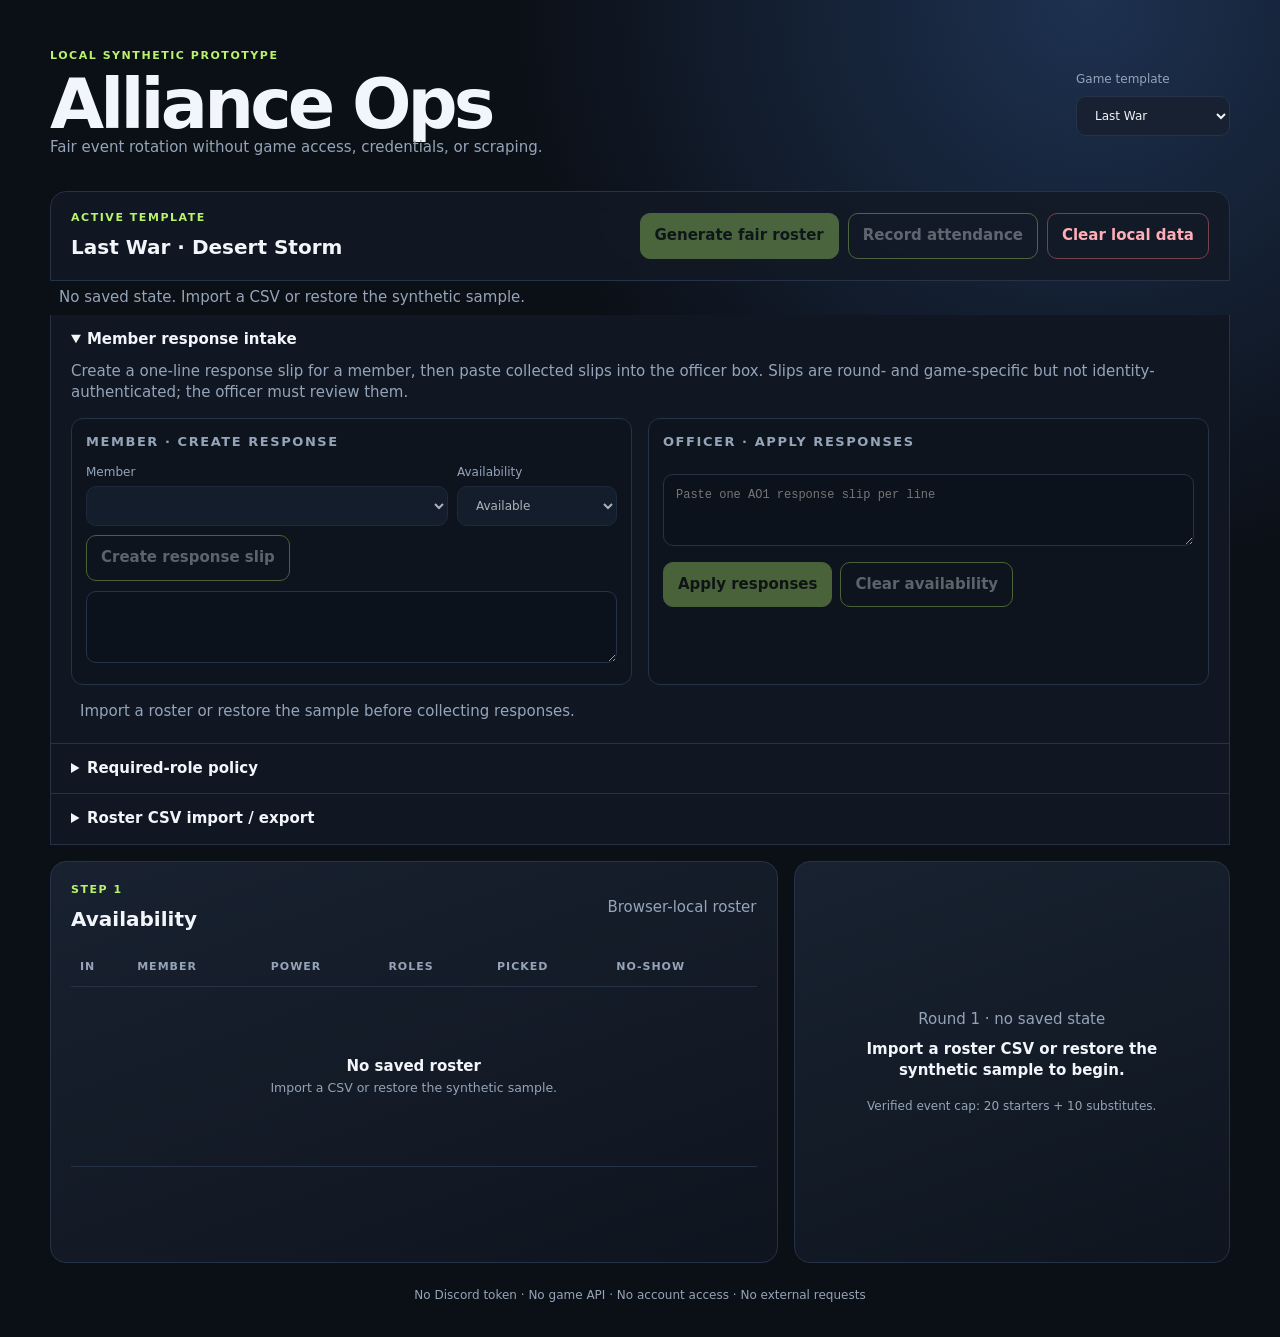
==== index.html @ d9e3fe92 "Publish Alliance Ops evaluation demo" ====
<!doctype html>
<html lang="en">
  <head>
    <meta charset="utf-8">
    <meta name="viewport" content="width=device-width, initial-scale=1">
    <title>Alliance Ops — local prototype</title>
    <link rel="stylesheet" href="./styles.css">
  </head>
  <body>
    <main>
      <header>
        <div>
          <span class="eyebrow">Local synthetic prototype</span>
          <h1>Alliance Ops</h1>
          <p>Fair event rotation without game access, credentials, or scraping.</p>
        </div>
        <label class="game-picker">Game template<select id="game"><option value="last_war">Last War</option><option value="rise_of_kingdoms">Rise of Kingdoms</option></select></label>
      </header>

      <section class="toolbar">
        <div><span class="eyebrow">Active template</span><h2 id="event-title"></h2></div>
        <div class="actions"><button id="generate">Generate fair roster</button><button id="attendance" class="secondary" disabled>Record attendance</button><button id="reset-state" class="danger">Clear local data</button></div>
      </section>

      <div id="storage-status" class="muted storage-status" role="status" aria-live="polite"></div>

      <details class="data-panel intake-panel" open>
        <summary>Member response intake</summary>
        <p>Create a one-line response slip for a member, then paste collected slips into the officer box. Slips are round- and game-specific but not identity-authenticated; the officer must review them.</p>
        <div class="intake-grid">
          <section>
            <h3>Member · create response</h3>
            <div class="field-row">
              <label>Member<select id="response-member" aria-label="Response member"></select></label>
              <label>Availability<select id="response-availability" aria-label="Response availability"><option value="in">Available</option><option value="out">Unavailable</option></select></label>
            </div>
            <button id="create-response" class="secondary">Create response slip</button>
            <textarea id="response-output" readonly spellcheck="false" aria-label="Generated response slip"></textarea>
          </section>
          <section>
            <h3>Officer · apply responses</h3>
            <textarea id="response-batch" spellcheck="false" aria-label="Collected response slips" placeholder="Paste one AO1 response slip per line"></textarea>
            <div class="data-actions"><button id="apply-responses">Apply responses</button><button id="clear-availability" class="secondary">Clear availability</button></div>
          </section>
        </div>
        <div id="intake-status" class="muted inline-status" role="status" aria-live="polite"></div>
      </details>

      <details class="data-panel role-policy-panel">
        <summary>Required-role policy</summary>
        <p>Set the minimum main-roster seats for each role. Event capacity and substitute limits stay fixed.</p>
        <div id="role-policy-fields" class="role-policy-fields"></div>
        <div class="data-actions"><button id="apply-role-policy">Save role policy</button><button id="reset-role-policy" class="secondary">Restore template defaults</button><span id="role-policy-status" class="muted inline-status" role="status" aria-live="polite"></span></div>
      </details>

      <details class="data-panel">
        <summary>Roster CSV import / export</summary>
        <p>Required columns: <code>id,name</code>. Roles use <code>|</code>, for example <code>rally_lead|defense</code>.</p>
        <textarea id="csv-input" spellcheck="false" aria-label="Roster CSV"></textarea>
        <div class="data-actions"><button id="import-csv">Import CSV</button><button id="export-csv" class="secondary">Export CSV</button><button id="load-sample" class="secondary">Restore sample</button><span id="csv-status" class="muted inline-status"></span></div>
      </details>

      <section class="layout">
        <article class="panel signups">
        <div class="panel-title"><div><span class="eyebrow">Step 1</span><h2>Availability</h2></div><span class="muted">Browser-local roster</span></div>
          <div class="table-wrap"><table><thead><tr><th>In</th><th>Member</th><th>Power</th><th>Roles</th><th>Picked</th><th>No-show</th></tr></thead><tbody id="signup-body"></tbody></table></div>
        </article>
        <article class="panel" id="roster-panel"></article>
      </section>

      <footer>No Discord token · No game API · No account access · No external requests</footer>
    </main>
    <script type="module" src="./app.mjs"></script>
  </body>
</html>
---- styles.css ----
:root { color-scheme: dark; --bg:#0b0f16; --panel:#131a25; --line:#263247; --text:#f2f5f9; --muted:#95a4b8; --lime:#b8f36b; --blue:#73a9ff; --warn:#ffcf70; }
* { box-sizing: border-box; }
body { margin:0; min-height:100vh; background:radial-gradient(circle at 85% 0%,#1d3150 0,transparent 34%),var(--bg); color:var(--text); font:15px/1.45 Inter,ui-sans-serif,system-ui,sans-serif; }
main { width:min(1180px,calc(100% - 32px)); margin:auto; padding:48px 0 32px; }
header,.toolbar,.panel-title,.roster-head { display:flex; align-items:center; justify-content:space-between; gap:20px; }
header { margin-bottom:32px; }
h1,h2,h3,p { margin:0; } h1 { font-size:clamp(38px,6vw,70px); letter-spacing:-.055em; line-height:.95; } h2 { font-size:20px; } h3 { font-size:13px; color:var(--muted); text-transform:uppercase; letter-spacing:.12em; margin-bottom:12px; }
header p,.muted { color:var(--muted); }.eyebrow { color:var(--lime); font-size:11px; font-weight:800; letter-spacing:.14em; text-transform:uppercase; display:block; margin-bottom:7px; }
.game-picker { display:grid; gap:7px; color:var(--muted); font-size:12px; }
select,button { border:1px solid var(--line); border-radius:10px; background:#182131; color:var(--text); padding:11px 14px; font:inherit; }
button { background:var(--lime); border-color:var(--lime); color:#10160a; font-weight:800; cursor:pointer; } button.secondary { background:transparent; color:var(--text); } button:disabled { opacity:.35; cursor:not-allowed; }
button.danger { background:transparent; border-color:#75434a; color:#ffadb6; }
.toolbar { border:1px solid var(--line); border-radius:16px 16px 0 0; padding:18px 20px; background:rgba(19,26,37,.84); backdrop-filter:blur(12px); }.actions { display:flex; gap:9px; flex-wrap:wrap; }
.storage-status { display:block; border:1px solid var(--line); border-top:0; padding:10px 20px; background:#0e151f; }
.scale-note { display:block; color:var(--muted); font-size:12px; margin-top:8px; }.scale-note.estimate { color:var(--warn); }
.data-panel { border:1px solid var(--line); border-top:0; background:#101722; padding:14px 20px; }.data-panel summary { cursor:pointer; font-weight:800; }.data-panel p { color:var(--muted); margin:10px 0; }.data-panel textarea,.announcement textarea { width:100%; min-height:150px; resize:vertical; border:1px solid var(--line); border-radius:10px; background:#0c121b; color:var(--text); padding:12px; font:12px/1.45 ui-monospace,SFMono-Regular,Consolas,monospace; }.data-actions { display:flex; gap:8px; align-items:center; flex-wrap:wrap; margin-top:9px; }.inline-status { padding:6px 9px; margin:0; }
.intake-grid { display:grid; grid-template-columns:1fr 1fr; gap:16px; margin-top:14px; }.intake-grid section { border:1px solid var(--line); border-radius:12px; padding:14px; background:#0d141e; }.intake-grid textarea { min-height:72px; margin-top:10px; }.field-row { display:grid; grid-template-columns:1fr 160px; gap:9px; margin-bottom:9px; }.field-row label { color:var(--muted); font-size:12px; display:grid; gap:5px; }.field-row select { width:100%; }.intake-panel #intake-status { display:block; margin-top:10px; }
.role-policy-fields { display:flex; gap:10px; flex-wrap:wrap; margin-top:12px; }.role-policy-fields label { display:grid; gap:5px; min-width:150px; color:var(--muted); font-size:12px; }.role-policy-fields input { border:1px solid var(--line); border-radius:10px; background:#182131; color:var(--text); padding:10px 12px; font:inherit; width:100%; }
.layout { display:grid; grid-template-columns:1.25fr .75fr; gap:16px; margin-top:16px; }.panel { border:1px solid var(--line); border-radius:16px; background:linear-gradient(160deg,rgba(25,34,49,.96),rgba(15,21,31,.96)); padding:20px; min-width:0; }.panel-title { margin-bottom:14px; }
.table-wrap { overflow:auto; } table { width:100%; border-collapse:collapse; } th { text-align:left; color:var(--muted); font-size:11px; text-transform:uppercase; letter-spacing:.09em; } th,td { padding:11px 9px; border-bottom:1px solid var(--line); white-space:nowrap; } td small { display:block; color:var(--muted); margin-top:2px; }
.empty-row { height:180px; text-align:center; color:var(--muted); }.empty-row strong { color:var(--text); }.empty-row small { white-space:normal; }
input[type=checkbox] { width:17px; height:17px; accent-color:var(--lime); }
.pill { border:1px solid #38536f; background:#172c40; color:var(--blue); padding:6px 10px; border-radius:999px; font-weight:800; }.warning,.success { margin:16px 0; padding:10px 12px; border-radius:10px; }.warning { background:#352a18; color:var(--warn); }.success { background:#1c3021; color:var(--lime); }
.roster-grid { display:grid; gap:22px; } ol { list-style:none; padding:0; margin:0; display:grid; gap:8px; } li { display:flex; align-items:center; justify-content:space-between; gap:12px; border:1px solid var(--line); background:#111824; padding:10px 12px; border-radius:10px; } li small { display:block; color:var(--muted); }.attend { color:var(--muted); font-size:12px; display:flex; gap:6px; align-items:center; }.empty { min-height:360px; display:grid; place-content:center; text-align:center; gap:8px; color:var(--muted); }.empty strong { color:var(--text); max-width:300px; }.empty .scale-note { max-width:420px; } footer { text-align:center; color:var(--muted); padding:24px 0 0; font-size:12px; }
.announcement { border-top:1px solid var(--line); margin-top:18px; padding-top:16px; display:grid; gap:8px; }.announcement label { color:var(--muted); font-size:12px; font-weight:700; }.announcement textarea { min-height:210px; }.announcement button { justify-self:start; }
@media (max-width:850px) { header,.toolbar { align-items:flex-start; flex-direction:column; }.layout,.intake-grid { grid-template-columns:1fr; }.field-row { grid-template-columns:1fr; }.game-picker,select { width:100%; }.actions { width:100%; }.actions button { flex:1; } }
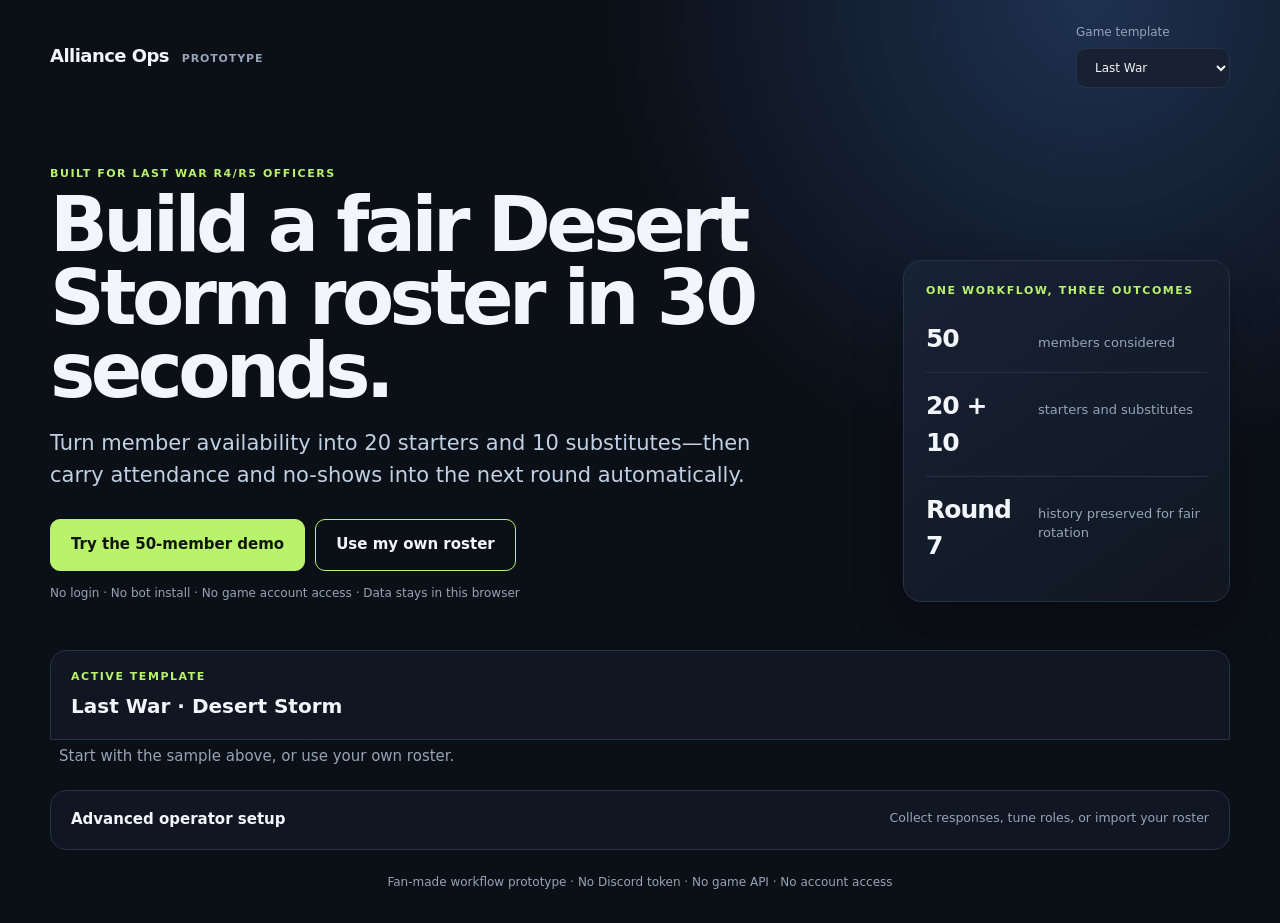
==== commit 12aba46f: "Simplify the first-run demo experience" ====
--- a/index.html
+++ b/index.html
@@ -3,64 +3,43 @@
   <head>
     <meta charset="utf-8">
     <meta name="viewport" content="width=device-width, initial-scale=1">
-    <title>Alliance Ops — local prototype</title>
+    <title>Alliance Ops — fair event rosters</title>
     <link rel="stylesheet" href="./styles.css">
   </head>
   <body>
     <main>
-      <header>
-        <div>
-          <span class="eyebrow">Local synthetic prototype</span>
-          <h1>Alliance Ops</h1>
-          <p>Fair event rotation without game access, credentials, or scraping.</p>
-        </div>
+      <header class="topbar">
+        <a class="brand" href="#">Alliance Ops <span>prototype</span></a>
         <label class="game-picker">Game template<select id="game"><option value="last_war">Last War</option><option value="rise_of_kingdoms">Rise of Kingdoms</option></select></label>
       </header>
 
-      <section class="toolbar">
+      <section class="hero">
+        <div class="hero-copy">
+          <span class="eyebrow">Built for Last War R4/R5 officers</span>
+          <h1>Build a fair Desert Storm roster in 30 seconds.</h1>
+          <p class="hero-lead">Turn member availability into 20 starters and 10 substitutes—then carry attendance and no-shows into the next round automatically.</p>
+          <div class="hero-actions">
+            <button id="try-demo">Try the 50-member demo</button>
+            <button id="open-setup" class="secondary">Use my own roster</button>
+          </div>
+          <p class="trust-line">No login · No bot install · No game account access · Data stays in this browser</p>
+        </div>
+        <aside class="outcome-card" aria-label="Demo outcome">
+          <span class="eyebrow">One workflow, three outcomes</span>
+          <div class="outcome-stat"><strong>50</strong><span>members considered</span></div>
+          <div class="outcome-stat"><strong>20 + 10</strong><span>starters and substitutes</span></div>
+          <div class="outcome-stat"><strong>Round 7</strong><span>history preserved for fair rotation</span></div>
+        </aside>
+      </section>
+
+      <section class="toolbar" id="workflow">
         <div><span class="eyebrow">Active template</span><h2 id="event-title"></h2></div>
         <div class="actions"><button id="generate">Generate fair roster</button><button id="attendance" class="secondary" disabled>Record attendance</button><button id="reset-state" class="danger">Clear local data</button></div>
       </section>
 
       <div id="storage-status" class="muted storage-status" role="status" aria-live="polite"></div>
 
-      <details class="data-panel intake-panel" open>
-        <summary>Member response intake</summary>
-        <p>Create a one-line response slip for a member, then paste collected slips into the officer box. Slips are round- and game-specific but not identity-authenticated; the officer must review them.</p>
-        <div class="intake-grid">
-          <section>
-            <h3>Member · create response</h3>
-            <div class="field-row">
-              <label>Member<select id="response-member" aria-label="Response member"></select></label>
-              <label>Availability<select id="response-availability" aria-label="Response availability"><option value="in">Available</option><option value="out">Unavailable</option></select></label>
-            </div>
-            <button id="create-response" class="secondary">Create response slip</button>
-            <textarea id="response-output" readonly spellcheck="false" aria-label="Generated response slip"></textarea>
-          </section>
-          <section>
-            <h3>Officer · apply responses</h3>
-            <textarea id="response-batch" spellcheck="false" aria-label="Collected response slips" placeholder="Paste one AO1 response slip per line"></textarea>
-            <div class="data-actions"><button id="apply-responses">Apply responses</button><button id="clear-availability" class="secondary">Clear availability</button></div>
-          </section>
-        </div>
-        <div id="intake-status" class="muted inline-status" role="status" aria-live="polite"></div>
-      </details>
-
-      <details class="data-panel role-policy-panel">
-        <summary>Required-role policy</summary>
-        <p>Set the minimum main-roster seats for each role. Event capacity and substitute limits stay fixed.</p>
-        <div id="role-policy-fields" class="role-policy-fields"></div>
-        <div class="data-actions"><button id="apply-role-policy">Save role policy</button><button id="reset-role-policy" class="secondary">Restore template defaults</button><span id="role-policy-status" class="muted inline-status" role="status" aria-live="polite"></span></div>
-      </details>
-
-      <details class="data-panel">
-        <summary>Roster CSV import / export</summary>
-        <p>Required columns: <code>id,name</code>. Roles use <code>|</code>, for example <code>rally_lead|defense</code>.</p>
-        <textarea id="csv-input" spellcheck="false" aria-label="Roster CSV"></textarea>
-        <div class="data-actions"><button id="import-csv">Import CSV</button><button id="export-csv" class="secondary">Export CSV</button><button id="load-sample" class="secondary">Restore sample</button><span id="csv-status" class="muted inline-status"></span></div>
-      </details>
-
-      <section class="layout">
+      <section class="layout" id="roster-workspace">
         <article class="panel signups">
         <div class="panel-title"><div><span class="eyebrow">Step 1</span><h2>Availability</h2></div><span class="muted">Browser-local roster</span></div>
           <div class="table-wrap"><table><thead><tr><th>In</th><th>Member</th><th>Power</th><th>Roles</th><th>Picked</th><th>No-show</th></tr></thead><tbody id="signup-body"></tbody></table></div>
@@ -68,7 +47,46 @@
         <article class="panel" id="roster-panel"></article>
       </section>
 
-      <footer>No Discord token · No game API · No account access · No external requests</footer>
+      <details class="advanced-panel" id="advanced-setup">
+        <summary><span><strong>Advanced operator setup</strong><small>Collect responses, tune roles, or import your roster</small></span></summary>
+        <details class="data-panel intake-panel">
+          <summary>Collect member availability</summary>
+          <p>Create a one-line response slip for a member, then paste collected slips into the officer box. Slips are round- and game-specific but not identity-authenticated; the officer must review them.</p>
+          <div class="intake-grid">
+            <section>
+              <h3>Member · create response</h3>
+              <div class="field-row">
+                <label>Member<select id="response-member" aria-label="Response member"></select></label>
+                <label>Availability<select id="response-availability" aria-label="Response availability"><option value="in">Available</option><option value="out">Unavailable</option></select></label>
+              </div>
+              <button id="create-response" class="secondary">Create response slip</button>
+              <textarea id="response-output" readonly spellcheck="false" aria-label="Generated response slip"></textarea>
+            </section>
+            <section>
+              <h3>Officer · apply responses</h3>
+              <textarea id="response-batch" spellcheck="false" aria-label="Collected response slips" placeholder="Paste one AO1 response slip per line"></textarea>
+              <div class="data-actions"><button id="apply-responses">Apply responses</button><button id="clear-availability" class="secondary">Clear availability</button></div>
+            </section>
+          </div>
+          <div id="intake-status" class="muted inline-status" role="status" aria-live="polite"></div>
+        </details>
+
+        <details class="data-panel role-policy-panel">
+          <summary>Set required roles</summary>
+          <p>Set the minimum main-roster seats for each role. Event capacity and substitute limits stay fixed.</p>
+          <div id="role-policy-fields" class="role-policy-fields"></div>
+          <div class="data-actions"><button id="apply-role-policy">Save role policy</button><button id="reset-role-policy" class="secondary">Restore template defaults</button><span id="role-policy-status" class="muted inline-status" role="status" aria-live="polite"></span></div>
+        </details>
+
+        <details class="data-panel" id="roster-import">
+          <summary>Import or export a roster CSV</summary>
+          <p>Required columns: <code>id,name</code>. Roles use <code>|</code>, for example <code>rally_lead|defense</code>.</p>
+          <textarea id="csv-input" spellcheck="false" aria-label="Roster CSV"></textarea>
+          <div class="data-actions"><button id="import-csv">Import CSV</button><button id="export-csv" class="secondary">Export CSV</button><button id="load-sample" class="secondary">Reset to sample</button><span id="csv-status" class="muted inline-status"></span></div>
+        </details>
+      </details>
+
+      <footer>Fan-made workflow prototype · No Discord token · No game API · No account access</footer>
     </main>
     <script type="module" src="./app.mjs"></script>
   </body>
--- a/styles.css
+++ b/styles.css
@@ -1,11 +1,15 @@
 :root { color-scheme: dark; --bg:#0b0f16; --panel:#131a25; --line:#263247; --text:#f2f5f9; --muted:#95a4b8; --lime:#b8f36b; --blue:#73a9ff; --warn:#ffcf70; }
 * { box-sizing: border-box; }
+[hidden] { display:none !important; }
 body { margin:0; min-height:100vh; background:radial-gradient(circle at 85% 0%,#1d3150 0,transparent 34%),var(--bg); color:var(--text); font:15px/1.45 Inter,ui-sans-serif,system-ui,sans-serif; }
-main { width:min(1180px,calc(100% - 32px)); margin:auto; padding:48px 0 32px; }
+main { width:min(1180px,calc(100% - 32px)); margin:auto; padding:24px 0 32px; }
 header,.toolbar,.panel-title,.roster-head { display:flex; align-items:center; justify-content:space-between; gap:20px; }
-header { margin-bottom:32px; }
-h1,h2,h3,p { margin:0; } h1 { font-size:clamp(38px,6vw,70px); letter-spacing:-.055em; line-height:.95; } h2 { font-size:20px; } h3 { font-size:13px; color:var(--muted); text-transform:uppercase; letter-spacing:.12em; margin-bottom:12px; }
-header p,.muted { color:var(--muted); }.eyebrow { color:var(--lime); font-size:11px; font-weight:800; letter-spacing:.14em; text-transform:uppercase; display:block; margin-bottom:7px; }
+.topbar { margin-bottom:22px; }
+.brand { color:var(--text); font-size:18px; font-weight:900; text-decoration:none; letter-spacing:-.03em; }.brand span { color:var(--muted); font-size:11px; font-weight:700; letter-spacing:.08em; text-transform:uppercase; margin-left:7px; }
+h1,h2,h3,p { margin:0; } h1 { max-width:780px; font-size:clamp(42px,6vw,76px); letter-spacing:-.06em; line-height:.96; } h2 { font-size:20px; } h3 { font-size:13px; color:var(--muted); text-transform:uppercase; letter-spacing:.12em; margin-bottom:12px; }
+.muted { color:var(--muted); }.eyebrow { color:var(--lime); font-size:11px; font-weight:800; letter-spacing:.14em; text-transform:uppercase; display:block; margin-bottom:7px; }
+.hero { display:grid; grid-template-columns:minmax(0,1.6fr) minmax(280px,.65fr); gap:48px; align-items:end; padding:56px 0 48px; }.hero-lead { max-width:760px; color:#bfd0e5; font-size:clamp(17px,2vw,21px); line-height:1.5; margin-top:20px; }.hero-actions { display:flex; gap:10px; flex-wrap:wrap; margin-top:28px; }.hero-actions button { padding:14px 20px; }.trust-line { color:var(--muted); font-size:12px; margin-top:14px; }
+.outcome-card { border:1px solid var(--line); border-radius:18px; background:linear-gradient(145deg,#172235,#101721); padding:22px; box-shadow:0 20px 50px rgba(0,0,0,.24); }.outcome-stat { display:grid; grid-template-columns:100px 1fr; align-items:baseline; gap:12px; padding:15px 0; border-bottom:1px solid var(--line); }.outcome-stat:last-child { border-bottom:0; }.outcome-stat strong { color:var(--text); font-size:25px; letter-spacing:-.04em; }.outcome-stat span { color:var(--muted); font-size:13px; }
 .game-picker { display:grid; gap:7px; color:var(--muted); font-size:12px; }
 select,button { border:1px solid var(--line); border-radius:10px; background:#182131; color:var(--text); padding:11px 14px; font:inherit; }
 button { background:var(--lime); border-color:var(--lime); color:#10160a; font-weight:800; cursor:pointer; } button.secondary { background:transparent; color:var(--text); } button:disabled { opacity:.35; cursor:not-allowed; }
@@ -13,7 +17,7 @@
 .toolbar { border:1px solid var(--line); border-radius:16px 16px 0 0; padding:18px 20px; background:rgba(19,26,37,.84); backdrop-filter:blur(12px); }.actions { display:flex; gap:9px; flex-wrap:wrap; }
 .storage-status { display:block; border:1px solid var(--line); border-top:0; padding:10px 20px; background:#0e151f; }
 .scale-note { display:block; color:var(--muted); font-size:12px; margin-top:8px; }.scale-note.estimate { color:var(--warn); }
-.data-panel { border:1px solid var(--line); border-top:0; background:#101722; padding:14px 20px; }.data-panel summary { cursor:pointer; font-weight:800; }.data-panel p { color:var(--muted); margin:10px 0; }.data-panel textarea,.announcement textarea { width:100%; min-height:150px; resize:vertical; border:1px solid var(--line); border-radius:10px; background:#0c121b; color:var(--text); padding:12px; font:12px/1.45 ui-monospace,SFMono-Regular,Consolas,monospace; }.data-actions { display:flex; gap:8px; align-items:center; flex-wrap:wrap; margin-top:9px; }.inline-status { padding:6px 9px; margin:0; }
+.advanced-panel { margin-top:16px; border:1px solid var(--line); border-radius:16px; overflow:hidden; background:#101722; }.advanced-panel > summary { cursor:pointer; list-style:none; padding:18px 20px; }.advanced-panel > summary::-webkit-details-marker { display:none; }.advanced-panel > summary span { display:flex; justify-content:space-between; gap:16px; }.advanced-panel > summary small { color:var(--muted); font-weight:500; }.data-panel { border:0; border-top:1px solid var(--line); background:#101722; padding:14px 20px; }.data-panel summary { cursor:pointer; font-weight:800; }.data-panel p { color:var(--muted); margin:10px 0; }.data-panel textarea,.announcement textarea { width:100%; min-height:150px; resize:vertical; border:1px solid var(--line); border-radius:10px; background:#0c121b; color:var(--text); padding:12px; font:12px/1.45 ui-monospace,SFMono-Regular,Consolas,monospace; }.data-actions { display:flex; gap:8px; align-items:center; flex-wrap:wrap; margin-top:9px; }.inline-status { padding:6px 9px; margin:0; }
 .intake-grid { display:grid; grid-template-columns:1fr 1fr; gap:16px; margin-top:14px; }.intake-grid section { border:1px solid var(--line); border-radius:12px; padding:14px; background:#0d141e; }.intake-grid textarea { min-height:72px; margin-top:10px; }.field-row { display:grid; grid-template-columns:1fr 160px; gap:9px; margin-bottom:9px; }.field-row label { color:var(--muted); font-size:12px; display:grid; gap:5px; }.field-row select { width:100%; }.intake-panel #intake-status { display:block; margin-top:10px; }
 .role-policy-fields { display:flex; gap:10px; flex-wrap:wrap; margin-top:12px; }.role-policy-fields label { display:grid; gap:5px; min-width:150px; color:var(--muted); font-size:12px; }.role-policy-fields input { border:1px solid var(--line); border-radius:10px; background:#182131; color:var(--text); padding:10px 12px; font:inherit; width:100%; }
 .layout { display:grid; grid-template-columns:1.25fr .75fr; gap:16px; margin-top:16px; }.panel { border:1px solid var(--line); border-radius:16px; background:linear-gradient(160deg,rgba(25,34,49,.96),rgba(15,21,31,.96)); padding:20px; min-width:0; }.panel-title { margin-bottom:14px; }
@@ -23,4 +27,5 @@
 .pill { border:1px solid #38536f; background:#172c40; color:var(--blue); padding:6px 10px; border-radius:999px; font-weight:800; }.warning,.success { margin:16px 0; padding:10px 12px; border-radius:10px; }.warning { background:#352a18; color:var(--warn); }.success { background:#1c3021; color:var(--lime); }
 .roster-grid { display:grid; gap:22px; } ol { list-style:none; padding:0; margin:0; display:grid; gap:8px; } li { display:flex; align-items:center; justify-content:space-between; gap:12px; border:1px solid var(--line); background:#111824; padding:10px 12px; border-radius:10px; } li small { display:block; color:var(--muted); }.attend { color:var(--muted); font-size:12px; display:flex; gap:6px; align-items:center; }.empty { min-height:360px; display:grid; place-content:center; text-align:center; gap:8px; color:var(--muted); }.empty strong { color:var(--text); max-width:300px; }.empty .scale-note { max-width:420px; } footer { text-align:center; color:var(--muted); padding:24px 0 0; font-size:12px; }
 .announcement { border-top:1px solid var(--line); margin-top:18px; padding-top:16px; display:grid; gap:8px; }.announcement label { color:var(--muted); font-size:12px; font-weight:700; }.announcement textarea { min-height:210px; }.announcement button { justify-self:start; }
-@media (max-width:850px) { header,.toolbar { align-items:flex-start; flex-direction:column; }.layout,.intake-grid { grid-template-columns:1fr; }.field-row { grid-template-columns:1fr; }.game-picker,select { width:100%; }.actions { width:100%; }.actions button { flex:1; } }
+@media (max-width:850px) { .topbar,.toolbar { align-items:flex-start; flex-direction:column; }.hero,.layout,.intake-grid { grid-template-columns:1fr; }.hero { gap:24px; padding:34px 0; }.hero-actions { flex-direction:column; }.hero-actions button { width:100%; }.field-row { grid-template-columns:1fr; }.game-picker,select { width:100%; }.actions { width:100%; }.actions button { flex:1; }.advanced-panel > summary span { flex-direction:column; gap:3px; } }
+@media (max-width:480px) { main { width:min(100% - 24px,1180px); }.brand span { display:block; margin:2px 0 0; }.hero h1 { font-size:38px; }.hero-lead { font-size:17px; }.outcome-stat { grid-template-columns:92px 1fr; } }
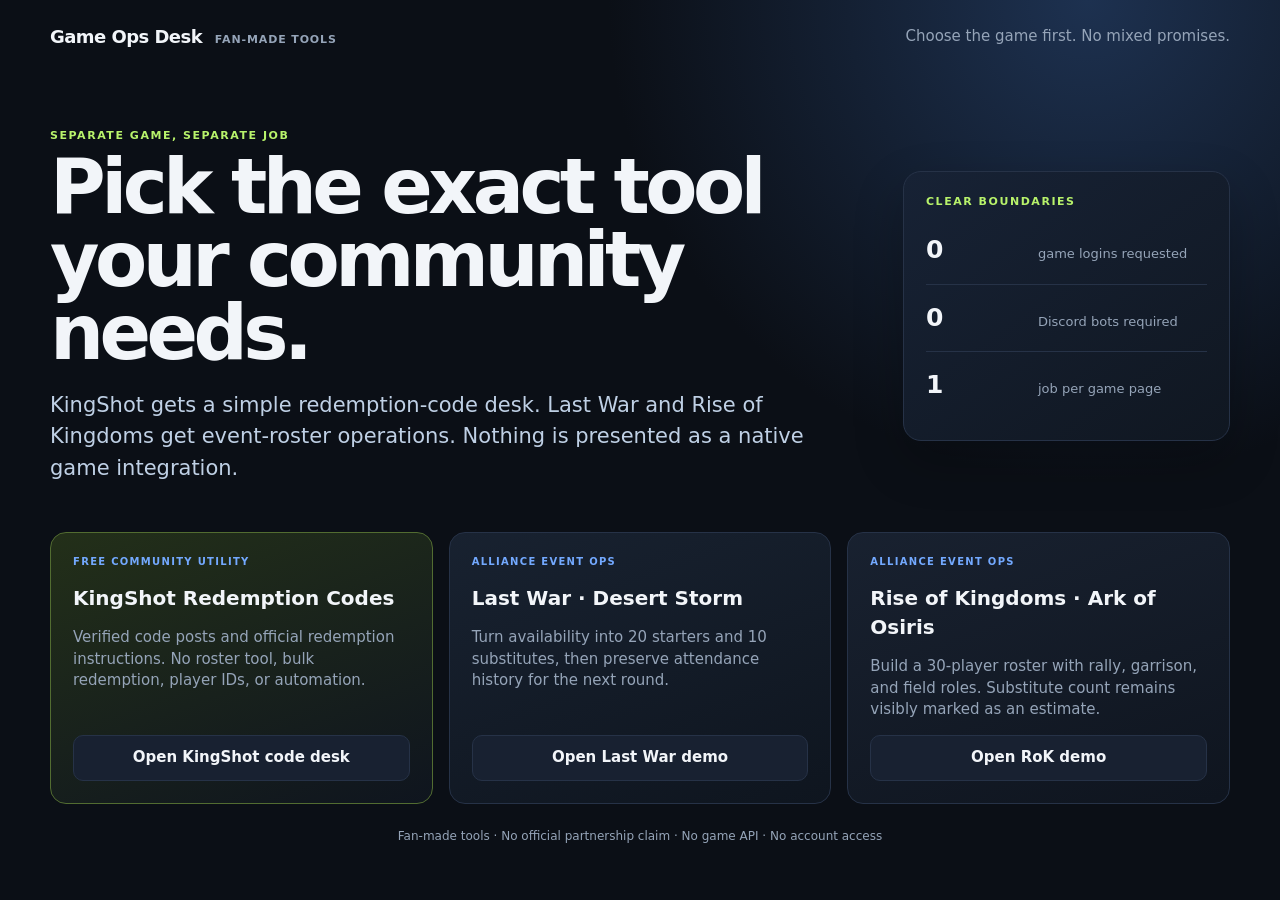
==== commit 0c4b92c9: "Split game operations into focused pages" ====
--- a/index.html
+++ b/index.html
@@ -3,91 +3,54 @@
   <head>
     <meta charset="utf-8">
     <meta name="viewport" content="width=device-width, initial-scale=1">
-    <title>Alliance Ops — fair event rosters</title>
+    <title>Game Ops Desk — one clear tool per game</title>
     <link rel="stylesheet" href="./styles.css">
   </head>
   <body>
     <main>
       <header class="topbar">
-        <a class="brand" href="#">Alliance Ops <span>prototype</span></a>
-        <label class="game-picker">Game template<select id="game"><option value="last_war">Last War</option><option value="rise_of_kingdoms">Rise of Kingdoms</option></select></label>
+        <a class="brand" href="./">Game Ops Desk <span>fan-made tools</span></a>
+        <span class="muted">Choose the game first. No mixed promises.</span>
       </header>
 
-      <section class="hero">
+      <section class="hero hub-hero">
         <div class="hero-copy">
-          <span class="eyebrow">Built for Last War R4/R5 officers</span>
-          <h1>Build a fair Desert Storm roster in 30 seconds.</h1>
-          <p class="hero-lead">Turn member availability into 20 starters and 10 substitutes—then carry attendance and no-shows into the next round automatically.</p>
-          <div class="hero-actions">
-            <button id="try-demo">Try the 50-member demo</button>
-            <button id="open-setup" class="secondary">Use my own roster</button>
-          </div>
-          <p class="trust-line">No login · No bot install · No game account access · Data stays in this browser</p>
+          <span class="eyebrow">Separate game, separate job</span>
+          <h1>Pick the exact tool your community needs.</h1>
+          <p class="hero-lead">KingShot gets a simple redemption-code desk. Last War and Rise of Kingdoms get event-roster operations. Nothing is presented as a native game integration.</p>
         </div>
-        <aside class="outcome-card" aria-label="Demo outcome">
-          <span class="eyebrow">One workflow, three outcomes</span>
-          <div class="outcome-stat"><strong>50</strong><span>members considered</span></div>
-          <div class="outcome-stat"><strong>20 + 10</strong><span>starters and substitutes</span></div>
-          <div class="outcome-stat"><strong>Round 7</strong><span>history preserved for fair rotation</span></div>
+        <aside class="outcome-card">
+          <span class="eyebrow">Clear boundaries</span>
+          <div class="outcome-stat"><strong>0</strong><span>game logins requested</span></div>
+          <div class="outcome-stat"><strong>0</strong><span>Discord bots required</span></div>
+          <div class="outcome-stat"><strong>1</strong><span>job per game page</span></div>
         </aside>
       </section>
 
-      <section class="toolbar" id="workflow">
-        <div><span class="eyebrow">Active template</span><h2 id="event-title"></h2></div>
-        <div class="actions"><button id="generate">Generate fair roster</button><button id="attendance" class="secondary" disabled>Record attendance</button><button id="reset-state" class="danger">Clear local data</button></div>
+      <section class="product-grid" aria-label="Game tools">
+        <article class="product-card kingshot-card">
+          <span class="product-tag">FREE COMMUNITY UTILITY</span>
+          <h2>KingShot Redemption Codes</h2>
+          <p>Verified code posts and official redemption instructions. No roster tool, bulk redemption, player IDs, or automation.</p>
+          <a class="button-link" href="./kingshot.html">Open KingShot code desk</a>
+        </article>
+
+        <article class="product-card">
+          <span class="product-tag">ALLIANCE EVENT OPS</span>
+          <h2>Last War · Desert Storm</h2>
+          <p>Turn availability into 20 starters and 10 substitutes, then preserve attendance history for the next round.</p>
+          <a class="button-link" href="./game.html?game=last_war">Open Last War demo</a>
+        </article>
+
+        <article class="product-card">
+          <span class="product-tag">ALLIANCE EVENT OPS</span>
+          <h2>Rise of Kingdoms · Ark of Osiris</h2>
+          <p>Build a 30-player roster with rally, garrison, and field roles. Substitute count remains visibly marked as an estimate.</p>
+          <a class="button-link" href="./game.html?game=rise_of_kingdoms">Open RoK demo</a>
+        </article>
       </section>
 
-      <div id="storage-status" class="muted storage-status" role="status" aria-live="polite"></div>
-
-      <section class="layout" id="roster-workspace">
-        <article class="panel signups">
-        <div class="panel-title"><div><span class="eyebrow">Step 1</span><h2>Availability</h2></div><span class="muted">Browser-local roster</span></div>
-          <div class="table-wrap"><table><thead><tr><th>In</th><th>Member</th><th>Power</th><th>Roles</th><th>Picked</th><th>No-show</th></tr></thead><tbody id="signup-body"></tbody></table></div>
-        </article>
-        <article class="panel" id="roster-panel"></article>
-      </section>
-
-      <details class="advanced-panel" id="advanced-setup">
-        <summary><span><strong>Advanced operator setup</strong><small>Collect responses, tune roles, or import your roster</small></span></summary>
-        <details class="data-panel intake-panel">
-          <summary>Collect member availability</summary>
-          <p>Create a one-line response slip for a member, then paste collected slips into the officer box. Slips are round- and game-specific but not identity-authenticated; the officer must review them.</p>
-          <div class="intake-grid">
-            <section>
-              <h3>Member · create response</h3>
-              <div class="field-row">
-                <label>Member<select id="response-member" aria-label="Response member"></select></label>
-                <label>Availability<select id="response-availability" aria-label="Response availability"><option value="in">Available</option><option value="out">Unavailable</option></select></label>
-              </div>
-              <button id="create-response" class="secondary">Create response slip</button>
-              <textarea id="response-output" readonly spellcheck="false" aria-label="Generated response slip"></textarea>
-            </section>
-            <section>
-              <h3>Officer · apply responses</h3>
-              <textarea id="response-batch" spellcheck="false" aria-label="Collected response slips" placeholder="Paste one AO1 response slip per line"></textarea>
-              <div class="data-actions"><button id="apply-responses">Apply responses</button><button id="clear-availability" class="secondary">Clear availability</button></div>
-            </section>
-          </div>
-          <div id="intake-status" class="muted inline-status" role="status" aria-live="polite"></div>
-        </details>
-
-        <details class="data-panel role-policy-panel">
-          <summary>Set required roles</summary>
-          <p>Set the minimum main-roster seats for each role. Event capacity and substitute limits stay fixed.</p>
-          <div id="role-policy-fields" class="role-policy-fields"></div>
-          <div class="data-actions"><button id="apply-role-policy">Save role policy</button><button id="reset-role-policy" class="secondary">Restore template defaults</button><span id="role-policy-status" class="muted inline-status" role="status" aria-live="polite"></span></div>
-        </details>
-
-        <details class="data-panel" id="roster-import">
-          <summary>Import or export a roster CSV</summary>
-          <p>Required columns: <code>id,name</code>. Roles use <code>|</code>, for example <code>rally_lead|defense</code>.</p>
-          <textarea id="csv-input" spellcheck="false" aria-label="Roster CSV"></textarea>
-          <div class="data-actions"><button id="import-csv">Import CSV</button><button id="export-csv" class="secondary">Export CSV</button><button id="load-sample" class="secondary">Reset to sample</button><span id="csv-status" class="muted inline-status"></span></div>
-        </details>
-      </details>
-
-      <footer>Fan-made workflow prototype · No Discord token · No game API · No account access</footer>
+      <footer>Fan-made tools · No official partnership claim · No game API · No account access</footer>
     </main>
-    <script type="module" src="./app.mjs"></script>
   </body>
 </html>
--- a/styles.css
+++ b/styles.css
@@ -11,15 +11,20 @@
 .hero { display:grid; grid-template-columns:minmax(0,1.6fr) minmax(280px,.65fr); gap:48px; align-items:end; padding:56px 0 48px; }.hero-lead { max-width:760px; color:#bfd0e5; font-size:clamp(17px,2vw,21px); line-height:1.5; margin-top:20px; }.hero-actions { display:flex; gap:10px; flex-wrap:wrap; margin-top:28px; }.hero-actions button { padding:14px 20px; }.trust-line { color:var(--muted); font-size:12px; margin-top:14px; }
 .outcome-card { border:1px solid var(--line); border-radius:18px; background:linear-gradient(145deg,#172235,#101721); padding:22px; box-shadow:0 20px 50px rgba(0,0,0,.24); }.outcome-stat { display:grid; grid-template-columns:100px 1fr; align-items:baseline; gap:12px; padding:15px 0; border-bottom:1px solid var(--line); }.outcome-stat:last-child { border-bottom:0; }.outcome-stat strong { color:var(--text); font-size:25px; letter-spacing:-.04em; }.outcome-stat span { color:var(--muted); font-size:13px; }
 .game-picker { display:grid; gap:7px; color:var(--muted); font-size:12px; }
-select,button { border:1px solid var(--line); border-radius:10px; background:#182131; color:var(--text); padding:11px 14px; font:inherit; }
+select,button,.button-link { border:1px solid var(--line); border-radius:10px; background:#182131; color:var(--text); padding:11px 14px; font:inherit; }
 button { background:var(--lime); border-color:var(--lime); color:#10160a; font-weight:800; cursor:pointer; } button.secondary { background:transparent; color:var(--text); } button:disabled { opacity:.35; cursor:not-allowed; }
+.button-link { display:inline-flex; align-items:center; justify-content:center; color:var(--text); text-decoration:none; font-weight:800; }
+.primary-link { background:var(--lime); border-color:var(--lime); color:#10160a; }
+.text-link { color:var(--muted); text-decoration:none; font-weight:700; }
+.text-link:hover { color:var(--text); }
 button.danger { background:transparent; border-color:#75434a; color:#ffadb6; }
 .toolbar { border:1px solid var(--line); border-radius:16px 16px 0 0; padding:18px 20px; background:rgba(19,26,37,.84); backdrop-filter:blur(12px); }.actions { display:flex; gap:9px; flex-wrap:wrap; }
 .storage-status { display:block; border:1px solid var(--line); border-top:0; padding:10px 20px; background:#0e151f; }
-.scale-note { display:block; color:var(--muted); font-size:12px; margin-top:8px; }.scale-note.estimate { color:var(--warn); }
+.scale-note { display:block; color:var(--muted); font-size:12px; margin-top:8px; }.scale-note.estimate,.scale-note.custom { color:var(--warn); }
 .advanced-panel { margin-top:16px; border:1px solid var(--line); border-radius:16px; overflow:hidden; background:#101722; }.advanced-panel > summary { cursor:pointer; list-style:none; padding:18px 20px; }.advanced-panel > summary::-webkit-details-marker { display:none; }.advanced-panel > summary span { display:flex; justify-content:space-between; gap:16px; }.advanced-panel > summary small { color:var(--muted); font-weight:500; }.data-panel { border:0; border-top:1px solid var(--line); background:#101722; padding:14px 20px; }.data-panel summary { cursor:pointer; font-weight:800; }.data-panel p { color:var(--muted); margin:10px 0; }.data-panel textarea,.announcement textarea { width:100%; min-height:150px; resize:vertical; border:1px solid var(--line); border-radius:10px; background:#0c121b; color:var(--text); padding:12px; font:12px/1.45 ui-monospace,SFMono-Regular,Consolas,monospace; }.data-actions { display:flex; gap:8px; align-items:center; flex-wrap:wrap; margin-top:9px; }.inline-status { padding:6px 9px; margin:0; }
 .intake-grid { display:grid; grid-template-columns:1fr 1fr; gap:16px; margin-top:14px; }.intake-grid section { border:1px solid var(--line); border-radius:12px; padding:14px; background:#0d141e; }.intake-grid textarea { min-height:72px; margin-top:10px; }.field-row { display:grid; grid-template-columns:1fr 160px; gap:9px; margin-bottom:9px; }.field-row label { color:var(--muted); font-size:12px; display:grid; gap:5px; }.field-row select { width:100%; }.intake-panel #intake-status { display:block; margin-top:10px; }
 .role-policy-fields { display:flex; gap:10px; flex-wrap:wrap; margin-top:12px; }.role-policy-fields label { display:grid; gap:5px; min-width:150px; color:var(--muted); font-size:12px; }.role-policy-fields input { border:1px solid var(--line); border-radius:10px; background:#182131; color:var(--text); padding:10px 12px; font:inherit; width:100%; }
+.event-policy-fields { display:grid; grid-template-columns:minmax(220px,2fr) repeat(2,minmax(130px,1fr)); gap:10px; margin-top:12px; }.event-policy-fields label { display:grid; gap:5px; color:var(--muted); font-size:12px; }.event-policy-fields input { border:1px solid var(--line); border-radius:10px; background:#182131; color:var(--text); padding:10px 12px; font:inherit; width:100%; }
 .layout { display:grid; grid-template-columns:1.25fr .75fr; gap:16px; margin-top:16px; }.panel { border:1px solid var(--line); border-radius:16px; background:linear-gradient(160deg,rgba(25,34,49,.96),rgba(15,21,31,.96)); padding:20px; min-width:0; }.panel-title { margin-bottom:14px; }
 .table-wrap { overflow:auto; } table { width:100%; border-collapse:collapse; } th { text-align:left; color:var(--muted); font-size:11px; text-transform:uppercase; letter-spacing:.09em; } th,td { padding:11px 9px; border-bottom:1px solid var(--line); white-space:nowrap; } td small { display:block; color:var(--muted); margin-top:2px; }
 .empty-row { height:180px; text-align:center; color:var(--muted); }.empty-row strong { color:var(--text); }.empty-row small { white-space:normal; }
@@ -27,5 +32,19 @@
 .pill { border:1px solid #38536f; background:#172c40; color:var(--blue); padding:6px 10px; border-radius:999px; font-weight:800; }.warning,.success { margin:16px 0; padding:10px 12px; border-radius:10px; }.warning { background:#352a18; color:var(--warn); }.success { background:#1c3021; color:var(--lime); }
 .roster-grid { display:grid; gap:22px; } ol { list-style:none; padding:0; margin:0; display:grid; gap:8px; } li { display:flex; align-items:center; justify-content:space-between; gap:12px; border:1px solid var(--line); background:#111824; padding:10px 12px; border-radius:10px; } li small { display:block; color:var(--muted); }.attend { color:var(--muted); font-size:12px; display:flex; gap:6px; align-items:center; }.empty { min-height:360px; display:grid; place-content:center; text-align:center; gap:8px; color:var(--muted); }.empty strong { color:var(--text); max-width:300px; }.empty .scale-note { max-width:420px; } footer { text-align:center; color:var(--muted); padding:24px 0 0; font-size:12px; }
 .announcement { border-top:1px solid var(--line); margin-top:18px; padding-top:16px; display:grid; gap:8px; }.announcement label { color:var(--muted); font-size:12px; font-weight:700; }.announcement textarea { min-height:210px; }.announcement button { justify-self:start; }
-@media (max-width:850px) { .topbar,.toolbar { align-items:flex-start; flex-direction:column; }.hero,.layout,.intake-grid { grid-template-columns:1fr; }.hero { gap:24px; padding:34px 0; }.hero-actions { flex-direction:column; }.hero-actions button { width:100%; }.field-row { grid-template-columns:1fr; }.game-picker,select { width:100%; }.actions { width:100%; }.actions button { flex:1; }.advanced-panel > summary span { flex-direction:column; gap:3px; } }
+.hub-hero { align-items:center; }
+.product-grid { display:grid; grid-template-columns:repeat(3,minmax(0,1fr)); gap:16px; }
+.product-card,.code-board,.steps-grid article { border:1px solid var(--line); border-radius:16px; background:linear-gradient(160deg,rgba(25,34,49,.96),rgba(15,21,31,.96)); padding:22px; }
+.product-card { display:flex; flex-direction:column; gap:14px; min-height:270px; }
+.product-card p,.steps-grid p { color:var(--muted); }
+.product-card .button-link { margin-top:auto; }
+.product-tag { color:var(--blue); font-size:10px; font-weight:900; letter-spacing:.13em; }
+.kingshot-card { border-color:#526c31; background:linear-gradient(160deg,rgba(44,60,26,.72),rgba(15,21,31,.96)); }
+.code-hero { align-items:center; }
+.code-board { margin-top:8px; }
+.code-empty { min-height:180px; }
+.steps-grid { display:grid; grid-template-columns:repeat(3,minmax(0,1fr)); gap:16px; margin-top:16px; }
+.steps-grid article span { color:var(--lime); font-weight:900; font-size:12px; }
+.steps-grid article h2 { margin:8px 0; }
+@media (max-width:850px) { .topbar,.toolbar { align-items:flex-start; flex-direction:column; }.hero,.layout,.intake-grid,.event-policy-fields,.product-grid,.steps-grid { grid-template-columns:1fr; }.hero { gap:24px; padding:34px 0; }.hero-actions { flex-direction:column; }.hero-actions button,.hero-actions .button-link { width:100%; }.field-row { grid-template-columns:1fr; }.game-picker,select { width:100%; }.actions { width:100%; }.actions button { flex:1; }.advanced-panel > summary span { flex-direction:column; gap:3px; } }
 @media (max-width:480px) { main { width:min(100% - 24px,1180px); }.brand span { display:block; margin:2px 0 0; }.hero h1 { font-size:38px; }.hero-lead { font-size:17px; }.outcome-stat { grid-template-columns:92px 1fr; } }
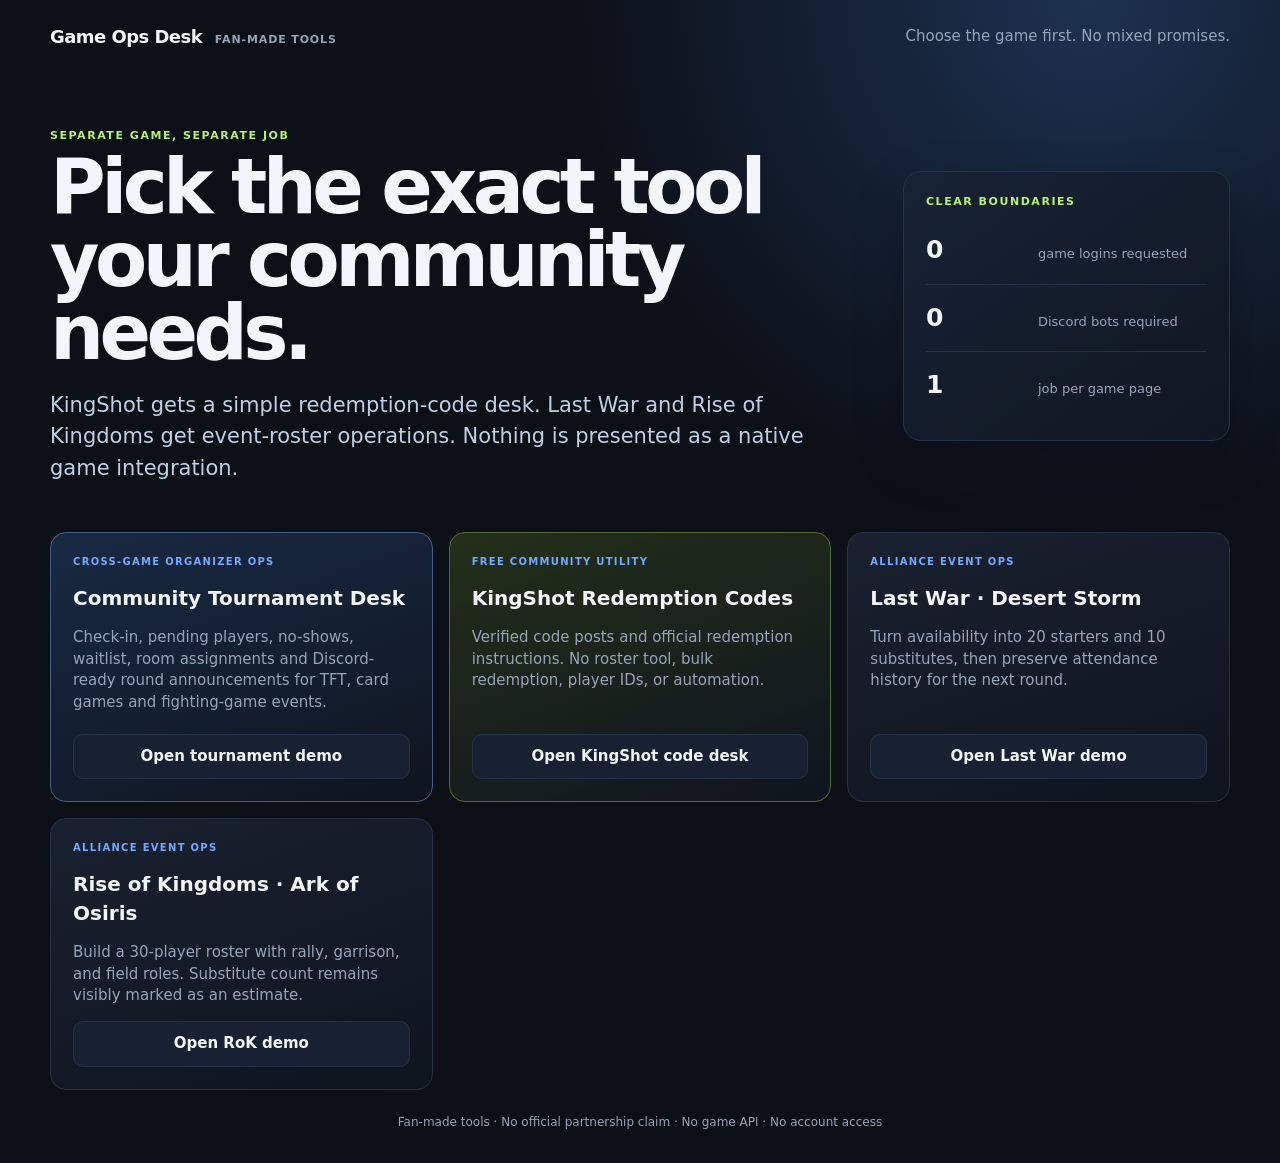
==== commit 671e3016: "Add cross-game tournament operations demo" ====
--- a/index.html
+++ b/index.html
@@ -28,6 +28,13 @@
       </section>
 
       <section class="product-grid" aria-label="Game tools">
+        <article class="product-card tournament-card">
+          <span class="product-tag">CROSS-GAME ORGANIZER OPS</span>
+          <h2>Community Tournament Desk</h2>
+          <p>Check-in, pending players, no-shows, waitlist, room assignments and Discord-ready round announcements for TFT, card games and fighting-game events.</p>
+          <a class="button-link" href="./tournament.html">Open tournament demo</a>
+        </article>
+
         <article class="product-card kingshot-card">
           <span class="product-tag">FREE COMMUNITY UTILITY</span>
           <h2>KingShot Redemption Codes</h2>
--- a/styles.css
+++ b/styles.css
@@ -40,11 +40,13 @@
 .product-card .button-link { margin-top:auto; }
 .product-tag { color:var(--blue); font-size:10px; font-weight:900; letter-spacing:.13em; }
 .kingshot-card { border-color:#526c31; background:linear-gradient(160deg,rgba(44,60,26,.72),rgba(15,21,31,.96)); }
+.tournament-card { border-color:#455d86; background:linear-gradient(160deg,rgba(28,48,78,.8),rgba(15,21,31,.96)); }
 .code-hero { align-items:center; }
 .code-board { margin-top:8px; }
 .code-empty { min-height:180px; }
 .steps-grid { display:grid; grid-template-columns:repeat(3,minmax(0,1fr)); gap:16px; margin-top:16px; }
 .steps-grid article span { color:var(--lime); font-weight:900; font-size:12px; }
 .steps-grid article h2 { margin:8px 0; }
-@media (max-width:850px) { .topbar,.toolbar { align-items:flex-start; flex-direction:column; }.hero,.layout,.intake-grid,.event-policy-fields,.product-grid,.steps-grid { grid-template-columns:1fr; }.hero { gap:24px; padding:34px 0; }.hero-actions { flex-direction:column; }.hero-actions button,.hero-actions .button-link { width:100%; }.field-row { grid-template-columns:1fr; }.game-picker,select { width:100%; }.actions { width:100%; }.actions button { flex:1; }.advanced-panel > summary span { flex-direction:column; gap:3px; } }
+.tournament-hero { align-items:center; }.tournament-controls { display:grid; grid-template-columns:2fr 1fr 1fr; gap:12px; margin-bottom:16px; }.tournament-controls label { display:grid; gap:6px; color:var(--muted); font-size:12px; }.tournament-controls input { border:1px solid var(--line); border-radius:10px; background:#182131; color:var(--text); padding:11px 14px; font:inherit; }.tournament-output-panel textarea { width:100%; min-height:330px; margin-top:14px; resize:vertical; border:1px solid var(--line); border-radius:10px; background:#0c121b; color:var(--text); padding:12px; font:13px/1.5 ui-monospace,SFMono-Regular,Consolas,monospace; }
+@media (max-width:850px) { .topbar,.toolbar { align-items:flex-start; flex-direction:column; }.hero,.layout,.intake-grid,.event-policy-fields,.product-grid,.steps-grid,.tournament-controls { grid-template-columns:1fr; }.hero { gap:24px; padding:34px 0; }.hero-actions { flex-direction:column; }.hero-actions button,.hero-actions .button-link { width:100%; }.field-row { grid-template-columns:1fr; }.game-picker,select { width:100%; }.actions { width:100%; }.actions button { flex:1; }.advanced-panel > summary span { flex-direction:column; gap:3px; } }
 @media (max-width:480px) { main { width:min(100% - 24px,1180px); }.brand span { display:block; margin:2px 0 0; }.hero h1 { font-size:38px; }.hero-lead { font-size:17px; }.outcome-stat { grid-template-columns:92px 1fr; } }
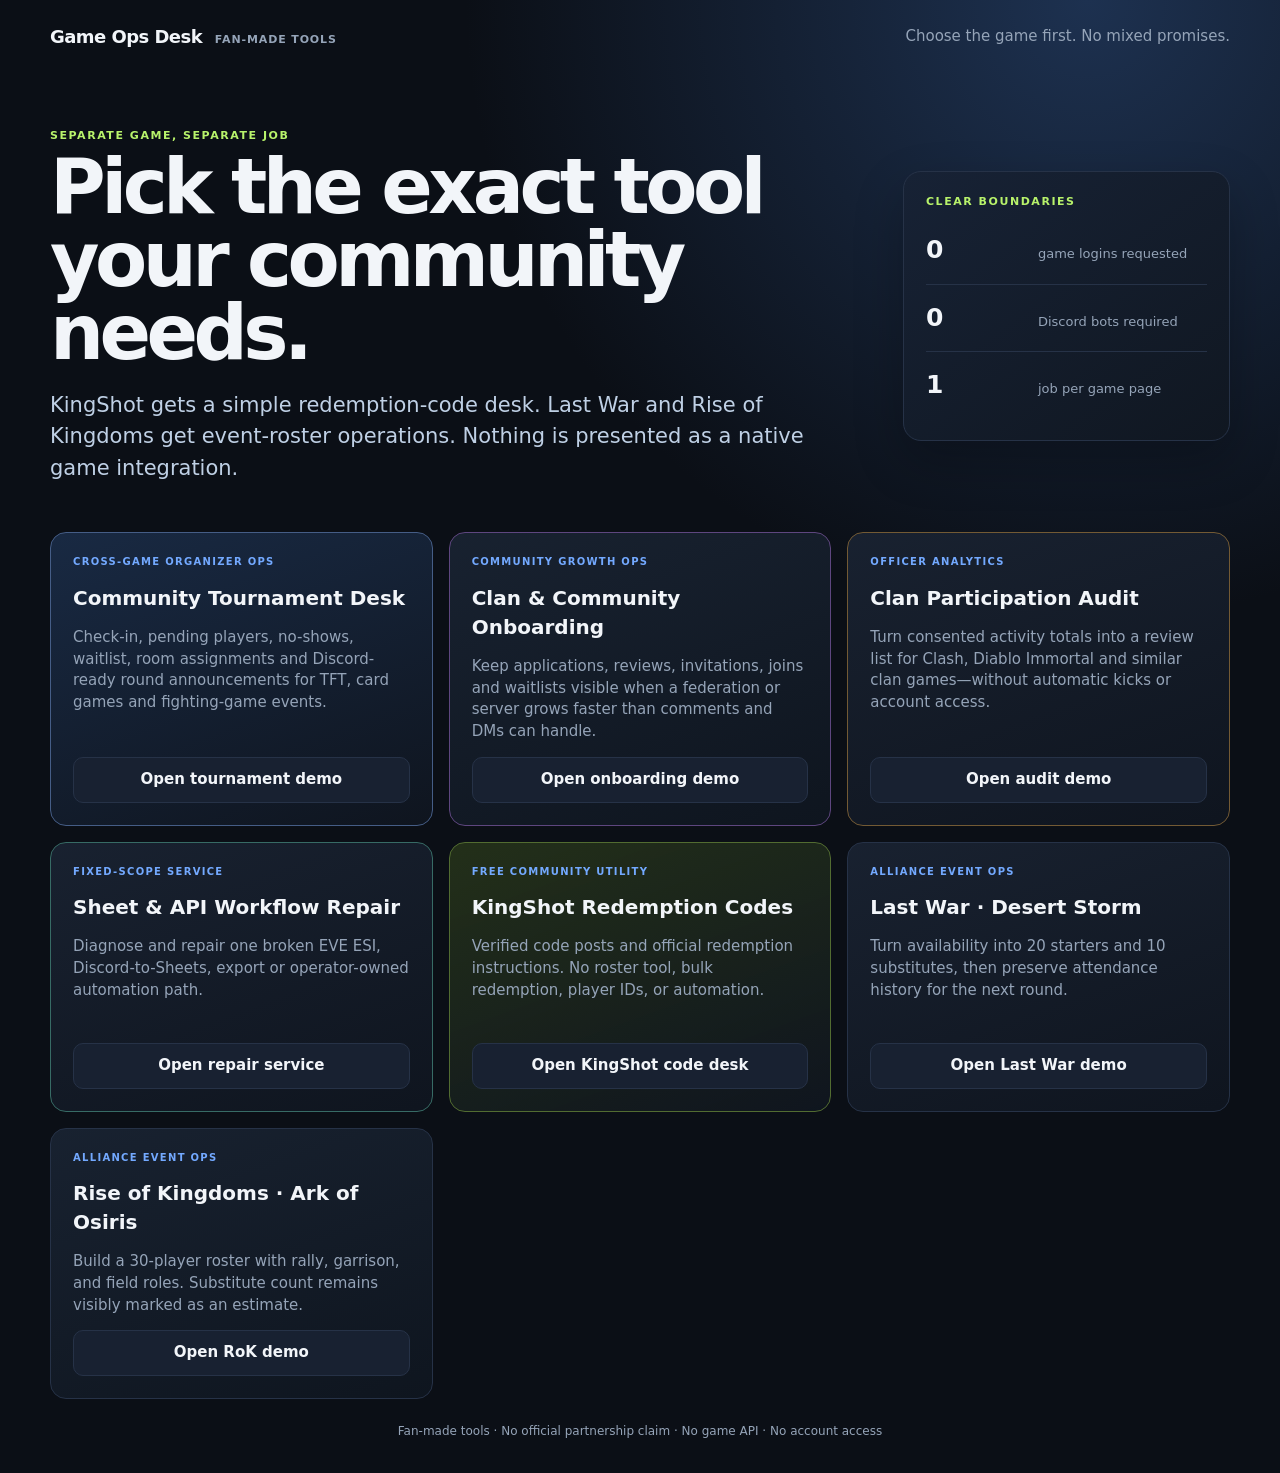
==== commit e00c1db0: "Add game community operations product suite" ====
--- a/index.html
+++ b/index.html
@@ -35,6 +35,27 @@
           <a class="button-link" href="./tournament.html">Open tournament demo</a>
         </article>
 
+        <article class="product-card onboarding-card">
+          <span class="product-tag">COMMUNITY GROWTH OPS</span>
+          <h2>Clan & Community Onboarding</h2>
+          <p>Keep applications, reviews, invitations, joins and waitlists visible when a federation or server grows faster than comments and DMs can handle.</p>
+          <a class="button-link" href="./onboarding.html">Open onboarding demo</a>
+        </article>
+
+        <article class="product-card audit-card">
+          <span class="product-tag">OFFICER ANALYTICS</span>
+          <h2>Clan Participation Audit</h2>
+          <p>Turn consented activity totals into a review list for Clash, Diablo Immortal and similar clan games—without automatic kicks or account access.</p>
+          <a class="button-link" href="./audit.html">Open audit demo</a>
+        </article>
+
+        <article class="product-card repair-card">
+          <span class="product-tag">FIXED-SCOPE SERVICE</span>
+          <h2>Sheet & API Workflow Repair</h2>
+          <p>Diagnose and repair one broken EVE ESI, Discord-to-Sheets, export or operator-owned automation path.</p>
+          <a class="button-link" href="./integration-repair.html">Open repair service</a>
+        </article>
+
         <article class="product-card kingshot-card">
           <span class="product-tag">FREE COMMUNITY UTILITY</span>
           <h2>KingShot Redemption Codes</h2>
--- a/styles.css
+++ b/styles.css
@@ -41,6 +41,7 @@
 .product-tag { color:var(--blue); font-size:10px; font-weight:900; letter-spacing:.13em; }
 .kingshot-card { border-color:#526c31; background:linear-gradient(160deg,rgba(44,60,26,.72),rgba(15,21,31,.96)); }
 .tournament-card { border-color:#455d86; background:linear-gradient(160deg,rgba(28,48,78,.8),rgba(15,21,31,.96)); }
+.onboarding-card { border-color:#5e467f; }.audit-card { border-color:#735a34; }.repair-card { border-color:#376b65; }
 .code-hero { align-items:center; }
 .code-board { margin-top:8px; }
 .code-empty { min-height:180px; }
@@ -48,5 +49,6 @@
 .steps-grid article span { color:var(--lime); font-weight:900; font-size:12px; }
 .steps-grid article h2 { margin:8px 0; }
 .tournament-hero { align-items:center; }.tournament-controls { display:grid; grid-template-columns:2fr 1fr 1fr; gap:12px; margin-bottom:16px; }.tournament-controls label { display:grid; gap:6px; color:var(--muted); font-size:12px; }.tournament-controls input { border:1px solid var(--line); border-radius:10px; background:#182131; color:var(--text); padding:11px 14px; font:inherit; }.tournament-output-panel textarea { width:100%; min-height:330px; margin-top:14px; resize:vertical; border:1px solid var(--line); border-radius:10px; background:#0c121b; color:var(--text); padding:12px; font:13px/1.5 ui-monospace,SFMono-Regular,Consolas,monospace; }
-@media (max-width:850px) { .topbar,.toolbar { align-items:flex-start; flex-direction:column; }.hero,.layout,.intake-grid,.event-policy-fields,.product-grid,.steps-grid,.tournament-controls { grid-template-columns:1fr; }.hero { gap:24px; padding:34px 0; }.hero-actions { flex-direction:column; }.hero-actions button,.hero-actions .button-link { width:100%; }.field-row { grid-template-columns:1fr; }.game-picker,select { width:100%; }.actions { width:100%; }.actions button { flex:1; }.advanced-panel > summary span { flex-direction:column; gap:3px; } }
+.compact-hero { align-items:center; }.single-control { margin-bottom:16px; }.single-control label { display:grid; gap:6px; color:var(--muted); font-size:12px; }.single-control input,.table-wrap input { border:1px solid var(--line); border-radius:8px; background:#182131; color:var(--text); padding:8px 10px; font:inherit; width:100%; }.service-grid { display:grid; grid-template-columns:repeat(3,minmax(0,1fr)); gap:16px; }.service-grid article { border:1px solid var(--line); border-radius:16px; background:var(--panel); padding:22px; }.service-grid h2 { margin:10px 0; }.service-grid p,.boundary-panel p { color:var(--muted); }.boundary-panel { margin-top:16px; }
+@media (max-width:850px) { .topbar,.toolbar { align-items:flex-start; flex-direction:column; }.hero,.layout,.intake-grid,.event-policy-fields,.product-grid,.steps-grid,.tournament-controls,.service-grid { grid-template-columns:1fr; }.hero { gap:24px; padding:34px 0; }.hero-actions { flex-direction:column; }.hero-actions button,.hero-actions .button-link { width:100%; }.field-row { grid-template-columns:1fr; }.game-picker,select { width:100%; }.actions { width:100%; }.actions button { flex:1; }.advanced-panel > summary span { flex-direction:column; gap:3px; } }
 @media (max-width:480px) { main { width:min(100% - 24px,1180px); }.brand span { display:block; margin:2px 0 0; }.hero h1 { font-size:38px; }.hero-lead { font-size:17px; }.outcome-stat { grid-template-columns:92px 1fr; } }
